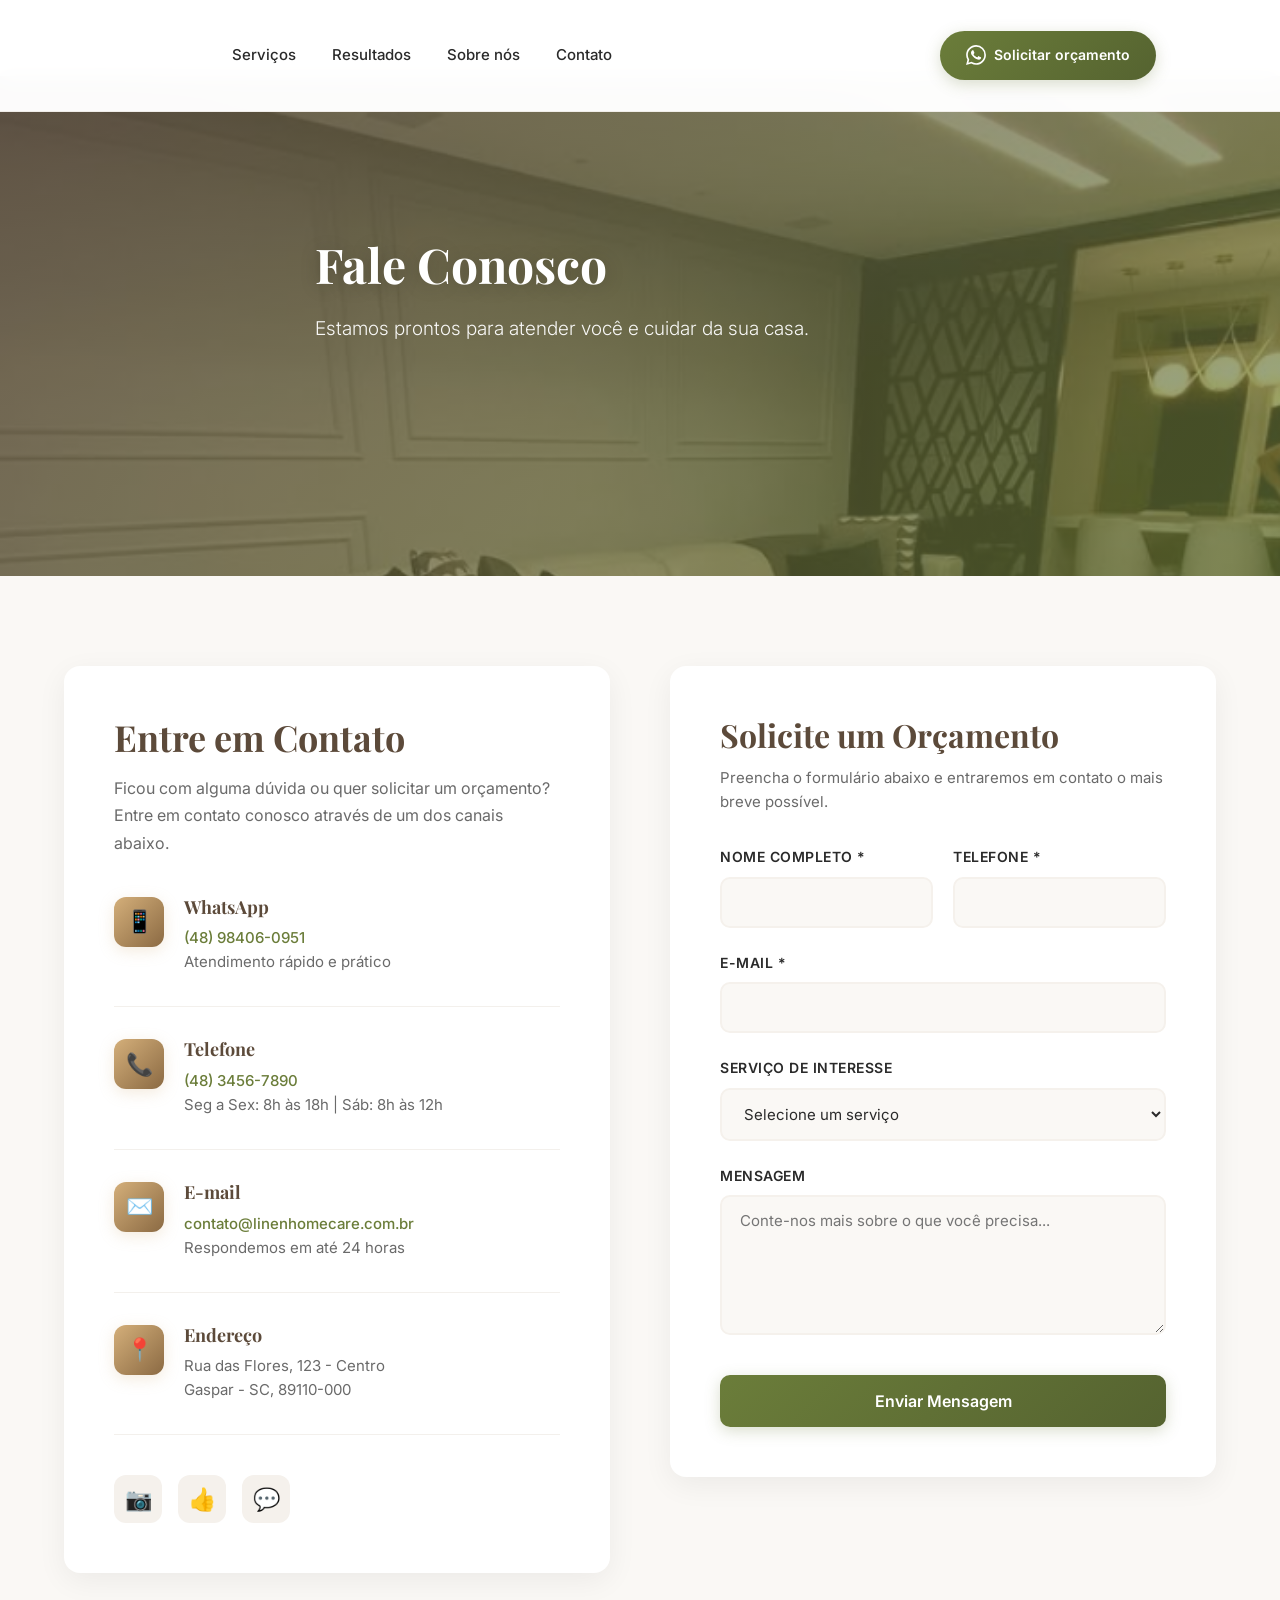
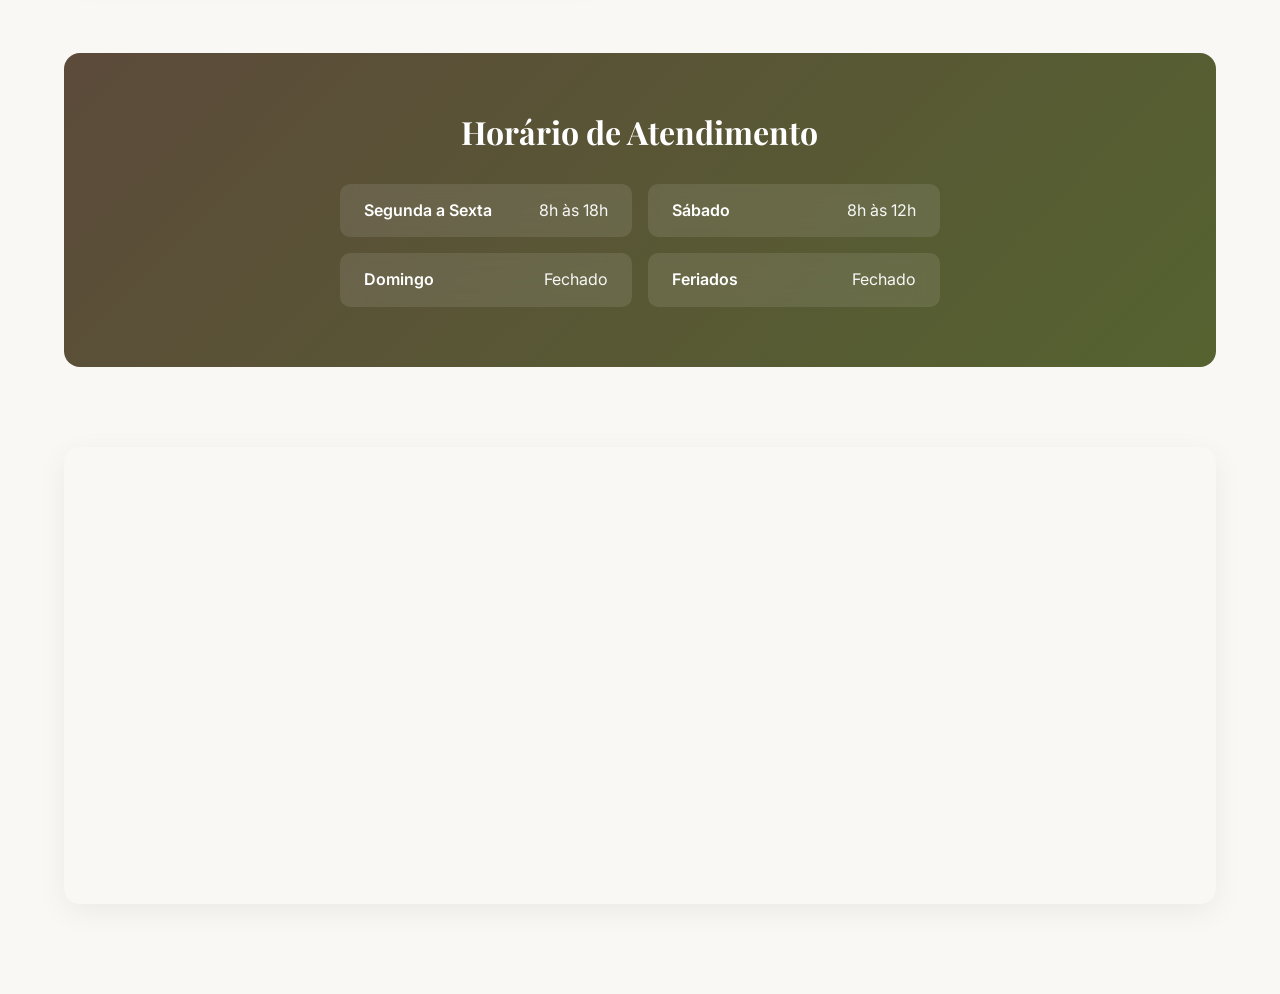
==== contato.html @ 822c0bb8 "update" ====
<!DOCTYPE html>
<html lang="pt-BR">
<head>
  <meta charset="UTF-8" />
  <meta name="viewport" content="width=device-width, initial-scale=1.0" />
  <title>Contato - Linen Business</title>
  <link rel="preconnect" href="https://fonts.googleapis.com">
  <link rel="preconnect" href="https://fonts.gstatic.com" crossorigin>
  <link href="https://fonts.googleapis.com/css2?family=Playfair+Display:wght@400;600;700&family=Inter:wght@300;400;500;600&display=swap" rel="stylesheet">
  <link rel="stylesheet" href="css/style.css" />
  <style>
    .btn-whatsapp {
      margin-right: 60px;
      display: flex;
      align-items: center;
      gap: 8px;
    }
    .btn-whatsapp svg {
      width: 20px;
      height: 20px;
      fill: currentColor;
    }

    /* Estilos específicos da página Contato */
    .contact {
      padding: 90px 0;
      background: var(--bege);
    }

    .contact-wrapper {
      display: grid;
      grid-template-columns: 1fr 1fr;
      gap: 60px;
      align-items: start;
    }

    .contact-info {
      background: var(--branco);
      padding: 50px;
      border-radius: 16px;
      box-shadow: 0 8px 30px rgba(0, 0, 0, 0.06);
    }

    .contact-info h3 {
      font-size: 36px;
      color: var(--marrom-escuro);
      margin-bottom: 16px;
    }

    .contact-info > p {
      font-size: 16px;
      color: var(--texto-claro);
      margin-bottom: 40px;
      line-height: 1.7;
    }

    .contact-item {
      display: flex;
      align-items: flex-start;
      gap: 20px;
      margin-bottom: 32px;
      padding-bottom: 32px;
      border-bottom: 1px solid rgba(139, 106, 67, 0.1);
    }

    .contact-item:last-child {
      border-bottom: none;
      margin-bottom: 0;
      padding-bottom: 0;
    }

    .contact-icon {
      width: 50px;
      height: 50px;
      background: linear-gradient(135deg, var(--dourado) 0%, var(--marrom) 100%);
      border-radius: 12px;
      display: flex;
      align-items: center;
      justify-content: center;
      font-size: 22px;
      color: var(--branco);
      flex-shrink: 0;
      box-shadow: 0 4px 15px rgba(212, 175, 122, 0.25);
    }

    .contact-details h4 {
      font-size: 18px;
      color: var(--marrom-escuro);
      margin-bottom: 8px;
      font-family: 'Playfair Display', serif;
    }

    .contact-details p {
      font-size: 15px;
      color: var(--texto-claro);
      line-height: 1.6;
    }

    .contact-details a {
      color: var(--verde);
      text-decoration: none;
      font-weight: 500;
      transition: color 0.3s ease;
    }

    .contact-details a:hover {
      color: var(--verde-escuro);
    }

    .social-links {
      display: flex;
      gap: 16px;
      margin-top: 40px;
    }

    .social-link {
      width: 48px;
      height: 48px;
      background: var(--bege-escuro);
      border-radius: 12px;
      display: flex;
      align-items: center;
      justify-content: center;
      color: var(--marrom);
      font-size: 22px;
      text-decoration: none;
      transition: all 0.3s ease;
    }

    .social-link:hover {
      background: var(--dourado);
      color: var(--branco);
      transform: translateY(-4px);
      box-shadow: 0 6px 20px rgba(212, 175, 122, 0.3);
    }

    .contact-form {
      background: var(--branco);
      padding: 50px;
      border-radius: 16px;
      box-shadow: 0 8px 30px rgba(0, 0, 0, 0.06);
    }

    .contact-form h3 {
      font-size: 32px;
      color: var(--marrom-escuro);
      margin-bottom: 12px;
    }

    .contact-form > p {
      font-size: 15px;
      color: var(--texto-claro);
      margin-bottom: 32px;
    }

    .form-group {
      margin-bottom: 24px;
    }

    .form-group label {
      display: block;
      font-size: 14px;
      font-weight: 600;
      color: var(--texto);
      margin-bottom: 8px;
      text-transform: uppercase;
      letter-spacing: 0.5px;
    }

    .form-group input,
    .form-group textarea,
    .form-group select {
      width: 100%;
      padding: 14px 18px;
      border: 2px solid var(--bege-escuro);
      border-radius: 10px;
      font-size: 15px;
      font-family: 'Inter', sans-serif;
      color: var(--texto);
      background: var(--bege);
      transition: all 0.3s ease;
    }

    .form-group input:focus,
    .form-group textarea:focus,
    .form-group select:focus {
      outline: none;
      border-color: var(--dourado);
      background: var(--branco);
      box-shadow: 0 0 0 4px rgba(212, 175, 122, 0.1);
    }

    .form-group textarea {
      resize: vertical;
      min-height: 140px;
    }

    .form-row {
      display: grid;
      grid-template-columns: 1fr 1fr;
      gap: 20px;
    }

    .submit-btn {
      width: 100%;
      background: linear-gradient(135deg, var(--verde) 0%, var(--verde-escuro) 100%);
      color: var(--branco);
      padding: 16px 32px;
      border: none;
      border-radius: 10px;
      font-size: 16px;
      font-weight: 600;
      font-family: 'Inter', sans-serif;
      cursor: pointer;
      box-shadow: 0 4px 15px rgba(107, 125, 58, 0.25);
      transition: all 0.3s ease;
      margin-top: 8px;
    }

    .submit-btn:hover {
      transform: translateY(-2px);
      box-shadow: 0 6px 20px rgba(107, 125, 58, 0.35);
    }

    .map-section {
      margin-top: 80px;
      border-radius: 16px;
      overflow: hidden;
      box-shadow: 0 8px 30px rgba(0, 0, 0, 0.06);
    }

    .map-section iframe {
      width: 100%;
      height: 450px;
      border: none;
    }

    .hours-section {
      background: linear-gradient(135deg, var(--marrom-escuro) 0%, var(--verde-escuro) 100%);
      padding: 60px 0;
      margin-top: 80px;
      border-radius: 16px;
    }

    .hours-content {
      text-align: center;
      color: var(--branco);
    }

    .hours-content h3 {
      font-size: 32px;
      margin-bottom: 32px;
      color: var(--branco);
    }

    .hours-grid {
      display: grid;
      grid-template-columns: repeat(2, 1fr);
      gap: 16px;
      max-width: 600px;
      margin: 0 auto;
    }

    .hour-item {
      display: flex;
      justify-content: space-between;
      padding: 14px 24px;
      background: rgba(255, 255, 255, 0.1);
      border-radius: 10px;
      backdrop-filter: blur(10px);
    }

    .hour-day {
      font-weight: 600;
    }

    .hour-time {
      opacity: 0.95;
    }

    @media (max-width: 1024px) {
      .contact-wrapper {
        grid-template-columns: 1fr;
        gap: 40px;
      }

      .form-row {
        grid-template-columns: 1fr;
      }

      .hours-grid {
        grid-template-columns: 1fr;
      }
    }

    @media (max-width: 768px) {
      .contact-info,
      .contact-form {
        padding: 35px;
      }

      .contact-info h3 {
        font-size: 28px;
      }

      .contact-form h3 {
        font-size: 26px;
      }

      .hours-content h3 {
        font-size: 26px;
      }

      .map-section iframe {
        height: 350px;
      }
    }

    @media (max-width: 480px) {
      .contact-info,
      .contact-form {
        padding: 28px;
      }
    }
  </style>
</head>
<body>

  <!-- HEADER -->
  <header class="header">
    <div class="container nav">
      <div class="logo-container">
        <h1 class="logo">Linen</h1>
        <span class="logo-subtitle">HOME CARE</span>
      </div>

      <nav>
        <a href="index.html">Serviços</a>
        <a href="resultados.html">Resultados</a>
        <a href="sobre.html">Sobre nós</a>
        <a href="contato.html">Contato</a>
      </nav>

      <a class="btn-whatsapp" href="https://wa.me/554884060951" target="_blank">
        <svg xmlns="http://www.w3.org/2000/svg" viewBox="0 0 24 24">
          <path d="M17.472 14.382c-.297-.149-1.758-.867-2.03-.967-.273-.099-.471-.148-.67.15-.197.297-.767.966-.94 1.164-.173.199-.347.223-.644.075-.297-.15-1.255-.463-2.39-1.475-.883-.788-1.48-1.761-1.653-2.059-.173-.297-.018-.458.13-.606.134-.133.298-.347.446-.52.149-.174.198-.298.298-.497.099-.198.05-.371-.025-.52-.075-.149-.669-1.612-.916-2.207-.242-.579-.487-.5-.669-.51-.173-.008-.371-.01-.57-.01-.198 0-.52.074-.792.372-.272.297-1.04 1.016-1.04 2.479 0 1.462 1.065 2.875 1.213 3.074.149.198 2.096 3.2 5.077 4.487.709.306 1.262.489 1.694.625.712.227 1.36.195 1.871.118.571-.085 1.758-.719 2.006-1.413.248-.694.248-1.289.173-1.413-.074-.124-.272-.198-.57-.347m-5.421 7.403h-.004a9.87 9.87 0 01-5.031-1.378l-.361-.214-3.741.982.998-3.648-.235-.374a9.86 9.86 0 01-1.51-5.26c.001-5.45 4.436-9.884 9.888-9.884 2.64 0 5.122 1.03 6.988 2.898a9.825 9.825 0 012.893 6.994c-.003 5.45-4.437 9.884-9.885 9.884m8.413-18.297A11.815 11.815 0 0012.05 0C5.495 0 .16 5.335.157 11.892c0 2.096.547 4.142 1.588 5.945L.057 24l6.305-1.654a11.882 11.882 0 005.683 1.448h.005c6.554 0 11.89-5.335 11.893-11.893a11.821 11.821 0 00-3.48-8.413Z"/>
        </svg>
        Solicitar orçamento
      </a>
    </div>
  </header>

  <!-- HERO -->
  <section class="hero">
    <img src="img/hero.png" alt="Entre em contato" class="hero-bg">
    <div class="container hero-content">
      <div>
        <h2>Fale Conosco</h2>
        <p>Estamos prontos para atender você e cuidar da sua casa.</p>
      </div>
    </div>
  </section>

  <!-- CONTATO -->
  <section class="contact">
    <div class="container">
      <div class="contact-wrapper">
        <!-- Informações de Contato -->
        <div class="contact-info">
          <h3>Entre em Contato</h3>
          <p>Ficou com alguma dúvida ou quer solicitar um orçamento? Entre em contato conosco através de um dos canais abaixo.</p>

          <div class="contact-item">
            <div class="contact-icon">📱</div>
            <div class="contact-details">
              <h4>WhatsApp</h4>
              <p><a href="https://wa.me/554884060951" target="_blank">(48) 98406-0951</a></p>
              <p>Atendimento rápido e prático</p>
            </div>
          </div>

          <div class="contact-item">
            <div class="contact-icon">📞</div>
            <div class="contact-details">
              <h4>Telefone</h4>
              <p><a href="tel:+554884060951">(48) 3456-7890</a></p>
              <p>Seg a Sex: 8h às 18h | Sáb: 8h às 12h</p>
            </div>
          </div>

          <div class="contact-item">
            <div class="contact-icon">✉️</div>
            <div class="contact-details">
              <h4>E-mail</h4>
              <p><a href="mailto:contato@linenhomecare.com.br">contato@linenhomecare.com.br</a></p>
              <p>Respondemos em até 24 horas</p>
            </div>
          </div>

          <div class="contact-item">
            <div class="contact-icon">📍</div>
            <div class="contact-details">
              <h4>Endereço</h4>
              <p>Rua das Flores, 123 - Centro</p>
              <p>Gaspar - SC, 89110-000</p>
            </div>
          </div>

          <div class="social-links">
            <a href="#" class="social-link" title="Instagram">📷</a>
            <a href="#" class="social-link" title="Facebook">👍</a>
            <a href="https://wa.me/554884060951" class="social-link" target="_blank" title="WhatsApp">💬</a>
          </div>
        </div>

        <!-- Formulário de Contato -->
        <div class="contact-form">
          <h3>Solicite um Orçamento</h3>
          <p>Preencha o formulário abaixo e entraremos em contato o mais breve possível.</p>

          <form id="contactForm">
            <div class="form-row">
              <div class="form-group">
                <label for="name">Nome completo *</label>
                <input type="text" id="name" name="name" required>
              </div>
              <div class="form-group">
                <label for="phone">Telefone *</label>
                <input type="tel" id="phone" name="phone" required>
              </div>
            </div>

            <div class="form-group">
              <label for="email">E-mail *</label>
              <input type="email" id="email" name="email" required>
            </div>

            <div class="form-group">
              <label for="service">Serviço de interesse</label>
              <select id="service" name="service">
                <option value="">Selecione um serviço</option>
                <option value="sofa">Limpeza de Sofás</option>
                <option value="colchao">Limpeza de Colchões</option>
                <option value="tapete">Limpeza de Tapetes</option>
                <option value="cortina">Limpeza de Cortinas</option>
                <option value="pacote">Pacote Completo</option>
                <option value="outro">Outro</option>
              </select>
            </div>

            <div class="form-group">
              <label for="message">Mensagem</label>
              <textarea id="message" name="message" placeholder="Conte-nos mais sobre o que você precisa..."></textarea>
            </div>

            <button type="submit" class="submit-btn">Enviar Mensagem</button>
          </form>
        </div>
      </div>

      <!-- Horário de Atendimento -->
      <div class="hours-section">
        <div class="container hours-content">
          <h3>Horário de Atendimento</h3>
          <div class="hours-grid">
            <div class="hour-item">
              <span class="hour-day">Segunda a Sexta</span>
              <span class="hour-time">8h às 18h</span>
            </div>
            <div class="hour-item">
              <span class="hour-day">Sábado</span>
              <span class="hour-time">8h às 12h</span>
            </div>
            <div class="hour-item">
              <span class="hour-day">Domingo</span>
              <span class="hour-time">Fechado</span>
            </div>
            <div class="hour-item">
              <span class="hour-day">Feriados</span>
              <span class="hour-time">Fechado</span>
            </div>
          </div>
        </div>
      </div>

      <!-- Mapa -->
      <div class="map-section">
        <iframe src="https://www.google.com/maps/embed?pb=!1m18!1m12!1m3!1d28486.825642890653!2d-48.99847!3d-26.93152!2m3!1f0!2f0!3f0!3m2!1i1024!2i768!4f13.1!3m3!1m2!1s0x94df1d0b0b0b0b0b%3A0x0!2sGaspar%2C%20SC!5e0!3m2!1spt-BR!2sbr!4v1234567890" allowfullscreen="" loading="lazy"></iframe>
      </div>
    </div>
  </section>

  <script>
    // Adiciona classe ao header no scroll
    window.addEventListener('scroll', () => {
      const header = document.querySelector('.header');
      if (window.scrollY > 50) {
        header.classList.add('scrolled');
      } else {
        header.classList.remove('scrolled');
      }
    });

    // Manipulação do formulário
    document.getElementById('contactForm').addEventListener('submit', function(e) {
      e.preventDefault();
      
      const name = document.getElementById('name').value;
      const phone = document.getElementById('phone').value;
      const email = document.getElementById('email').value;
      const service = document.getElementById('service').value;
      const message = document.getElementById('message').value;

      // Monta a mensagem para o WhatsApp
      let whatsappMessage = `Olá! Meu nome é ${name}.%0A%0A`;
      whatsappMessage += `📧 E-mail: ${email}%0A`;
      whatsappMessage += `📱 Telefone: ${phone}%0A`;
      
      if (service) {
        const serviceText = document.querySelector(`option[value="${service}"]`).textContent;
        whatsappMessage += `🛋️ Serviço: ${serviceText}%0A`;
      }
      
      if (message) {
        whatsappMessage += `%0A💬 Mensagem:%0A${message}`;
      }

      // Redireciona para o WhatsApp
      window.open(`https://wa.me/554884060951?text=${whatsappMessage}`, '_blank');
    });
  </script>

</body>
</html>
---- css/style.css ----
@import url('https://fonts.googleapis.com/css2?family=Playfair+Display:wght@400;600;700&family=Inter:wght@300;400;500;600&family=Great+Vibes&display=swap');

:root {
  --bege: #faf8f5;
  --bege-escuro: #f5f1ec;
  --marrom: #8b6a43;
  --marrom-escuro: #5c4a3a;
  --dourado: #d4af7a;
  --verde: #6b7d3a;
  --verde-escuro: #556330;
  --texto: #2a2a2a;
  --texto-claro: #6a6a6a;
  --branco: #ffffff;
}

* {
  margin: 0;
  padding: 0;
  box-sizing: border-box;
}

body {
  background: var(--bege);
  color: var(--texto);
  font-family: 'Inter', -apple-system, BlinkMacSystemFont, 'Segoe UI', sans-serif;
  line-height: 1.6;
}

h1, h2, h3, h4 {
  font-family: 'Playfair Display', Georgia, serif;
  font-weight: 700;
  line-height: 1.2;
}

.container {
  width: 90%;
  max-width: 1200px;
  margin: auto;
}

/* ========== HEADER ========== */
.header {
  background: rgba(255, 255, 255, 0.98);
  backdrop-filter: blur(10px);
  border-bottom: 1px solid rgba(139, 106, 67, 0.1);
  position: fixed;
  top: 0;
  left: 0;
  right: 0;
  z-index: 1000;
  transition: all 0.3s ease;
}

.header.scrolled {
  box-shadow: 0 4px 20px rgba(0, 0, 0, 0.08);
}

.nav {
  display: flex;
  align-items: center;
  justify-content: space-between;
  padding: 22px 0;
}

.logo-container {
  display: flex;
  flex-direction: column;
  gap: 0;
  margin-left: -250px;
  margin-top: 10px;
}

.logo {
  font-family: 'Great Vibes', cursive;
  background: linear-gradient(135deg, #d4af7a 0%, #c9a568 50%, #d4af7a 100%);
  -webkit-background-clip: text;
  -webkit-text-fill-color: transparent;
  background-clip: text;
  font-size: 38px;
  font-weight: 400;
  letter-spacing: 2px;
  position: relative;
  line-height: 1.25;
  margin: 0;
  padding: 0;
}

.logo::after {
  display: none;
}

.logo-subtitle {
  font-family: 'Inter', sans-serif;
  font-size: 9px;
  font-weight: 600;
  letter-spacing: 3.5px;
  color: var(--marrom-escuro);
  text-transform: uppercase;
  margin-top: -5px;
  margin-left: 5px;
  opacity: 0.85;
}

nav {
  display: flex;
  gap: 36px;
}

nav a {
  text-decoration: none;
  color: var(--texto);
  font-weight: 500;
  font-size: 15px;
  position: relative;
  transition: color 0.3s ease;
}

nav a::after {
  content: '';
  position: absolute;
  bottom: -6px;
  left: 0;
  width: 0;
  height: 2px;
  background: var(--dourado);
  transition: width 0.3s ease;
}

nav a:hover {
  color: var(--marrom);
}

nav a:hover::after {
  width: 100%;
}

.btn-whatsapp {
  background: linear-gradient(135deg, var(--verde) 0%, var(--verde-escuro) 100%);
  color: var(--branco);
  padding: 13px 26px;
  border-radius: 50px;
  text-decoration: none;
  font-weight: 600;
  font-size: 14px;
  box-shadow: 0 4px 15px rgba(107, 125, 58, 0.25);
  transition: all 0.3s ease;
}

.btn-whatsapp:hover {
  transform: translateY(-2px);
  box-shadow: 0 6px 20px rgba(107, 125, 58, 0.35);
}

/* ========== HERO ========== */
.hero {
  padding: 160px 0 100px;
  margin-top: 76px;
  position: relative;
  min-height: 500px;
  overflow: hidden;
}

.hero-bg {
  position: absolute;
  top: 0;
  left: 0;
  width: 100%;
  height: 100%;
  object-fit: cover;
  z-index: 0;
}

.hero::after {
  content: '';
  position: absolute;
  top: 0;
  left: 0;
  right: 0;
  bottom: 0;
  background: linear-gradient(135deg, rgba(92, 74, 58, 0.75) 0%, rgba(107, 125, 58, 0.65) 100%);
  z-index: 1;
}

.hero::before {
  content: '';
  position: absolute;
  top: 0;
  left: 0;
  right: 0;
  bottom: 0;
  background: radial-gradient(circle at 30% 50%, rgba(212, 175, 122, 0.2) 0%, transparent 60%);
  pointer-events: none;
}

.hero-content {
  max-width: 650px;
  position: relative;
  z-index: 2;
}

.hero h2 {
  font-size: 48px;
  margin-bottom: 20px;
  color: var(--branco);
  text-shadow: 0 2px 20px rgba(0, 0, 0, 0.2);
}

.hero p {
  margin-bottom: 32px;
  font-size: 19px;
  color: rgba(255, 255, 255, 0.95);
  font-weight: 300;
}

.btn-primary {
  background: var(--branco);
  color: var(--verde-escuro);
  padding: 16px 32px;
  border-radius: 50px;
  text-decoration: none;
  display: inline-block;
  font-weight: 600;
  font-size: 16px;
  box-shadow: 0 8px 25px rgba(0, 0, 0, 0.2);
  transition: all 0.3s ease;
}

.btn-primary:hover {
  transform: translateY(-3px);
  box-shadow: 0 12px 35px rgba(0, 0, 0, 0.25);
}

/* ========== SERVIÇOS ========== */
.services {
  padding: 90px 0;
  background: var(--bege);
}

.services h3 {
  text-align: center;
  margin-bottom: 60px;
  font-size: 42px;
  color: var(--marrom-escuro);
}

.services-grid {
  display: grid;
  grid-template-columns: repeat(4, 1fr);
  gap: 28px;
}

.card {
  background: var(--branco);
  border-radius: 16px;
  overflow: hidden;
  box-shadow: 0 8px 30px rgba(0, 0, 0, 0.06);
  transition: all 0.4s cubic-bezier(0.175, 0.885, 0.32, 1.275);
  position: relative;
}

.card::before {
  content: '';
  position: absolute;
  top: 0;
  left: 0;
  right: 0;
  height: 3px;
  background: linear-gradient(90deg, var(--dourado) 0%, var(--marrom) 100%);
  transform: scaleX(0);
  transition: transform 0.4s ease;
}

.card:hover::before {
  transform: scaleX(1);
}

.card:hover {
  transform: translateY(-8px);
  box-shadow: 0 16px 50px rgba(0, 0, 0, 0.12);
}

.card img {
  width: 100%;
  height: 200px;
  object-fit: cover;
  transition: transform 0.5s ease;
}

.card:hover img {
  transform: scale(1.08);
}

.card h4 {
  margin: 20px 20px 10px;
  font-size: 22px;
  color: var(--marrom-escuro);
}

.card p {
  margin: 0 20px 24px;
  font-size: 15px;
  color: var(--texto-claro);
  line-height: 1.6;
}

.card a {
  display: block;
  margin: 0 20px 20px;
  background: linear-gradient(135deg, var(--marrom) 0%, var(--marrom-escuro) 100%);
  color: var(--branco);
  text-align: center;
  padding: 14px;
  border-radius: 10px;
  text-decoration: none;
  font-weight: 600;
  font-size: 14px;
  transition: all 0.3s ease;
  box-shadow: 0 4px 15px rgba(139, 106, 67, 0.2);
}

.card a:hover {
  transform: translateY(-2px);
  box-shadow: 0 6px 20px rgba(139, 106, 67, 0.3);
}

/* ========== RESPONSIVO ========== */
@media (max-width: 1024px) {
  .services-grid {
    grid-template-columns: repeat(2, 1fr);
    gap: 24px;
  }
}

@media (max-width: 768px) {
  .nav nav {
    display: none;
  }

  .nav {
    padding: 18px 0;
  }

  .logo {
    font-size: 32px;
  }

  .logo-subtitle {
    font-size: 8px;
    letter-spacing: 2.5px;
  }

  .hero {
    padding: 120px 0 80px;
    margin-top: 68px;
  }

  .hero h2 {
    font-size: 36px;
  }

  .hero p {
    font-size: 17px;
  }

  .services {
    padding: 60px 0;
  }

  .services h3 {
    font-size: 32px;
    margin-bottom: 40px;
  }

  .services-grid {
    grid-template-columns: 1fr;
    gap: 20px;
  }

  .card img {
    height: 220px;
  }
}

@media (max-width: 480px) {
  .logo {
    font-size: 28px;
  }

  .logo-subtitle {
    font-size: 7px;
    letter-spacing: 2px;
  }

  .hero h2 {
    font-size: 28px;
  }

  .hero p {
    font-size: 16px;
  }

  .btn-primary {
    width: 100%;
    text-align: center;
  }

  .btn-whatsapp {
    padding: 11px 20px;
    font-size: 13px;
  }
}

/* ========== ANIMAÇÕES ========== */
@keyframes fadeInUp {
  from {
    opacity: 0;
    transform: translateY(30px);
  }
  to {
    opacity: 1;
    transform: translateY(0);
  }
}

.hero-content {
  animation: fadeInUp 0.8s ease;
}

.card {
  animation: fadeInUp 0.6s ease backwards;
}

.card:nth-child(1) { animation-delay: 0.1s; }
.card:nth-child(2) { animation-delay: 0.2s; }
.card:nth-child(3) { animation-delay: 0.3s; }
.card:nth-child(4) { animation-delay: 0.4s; }
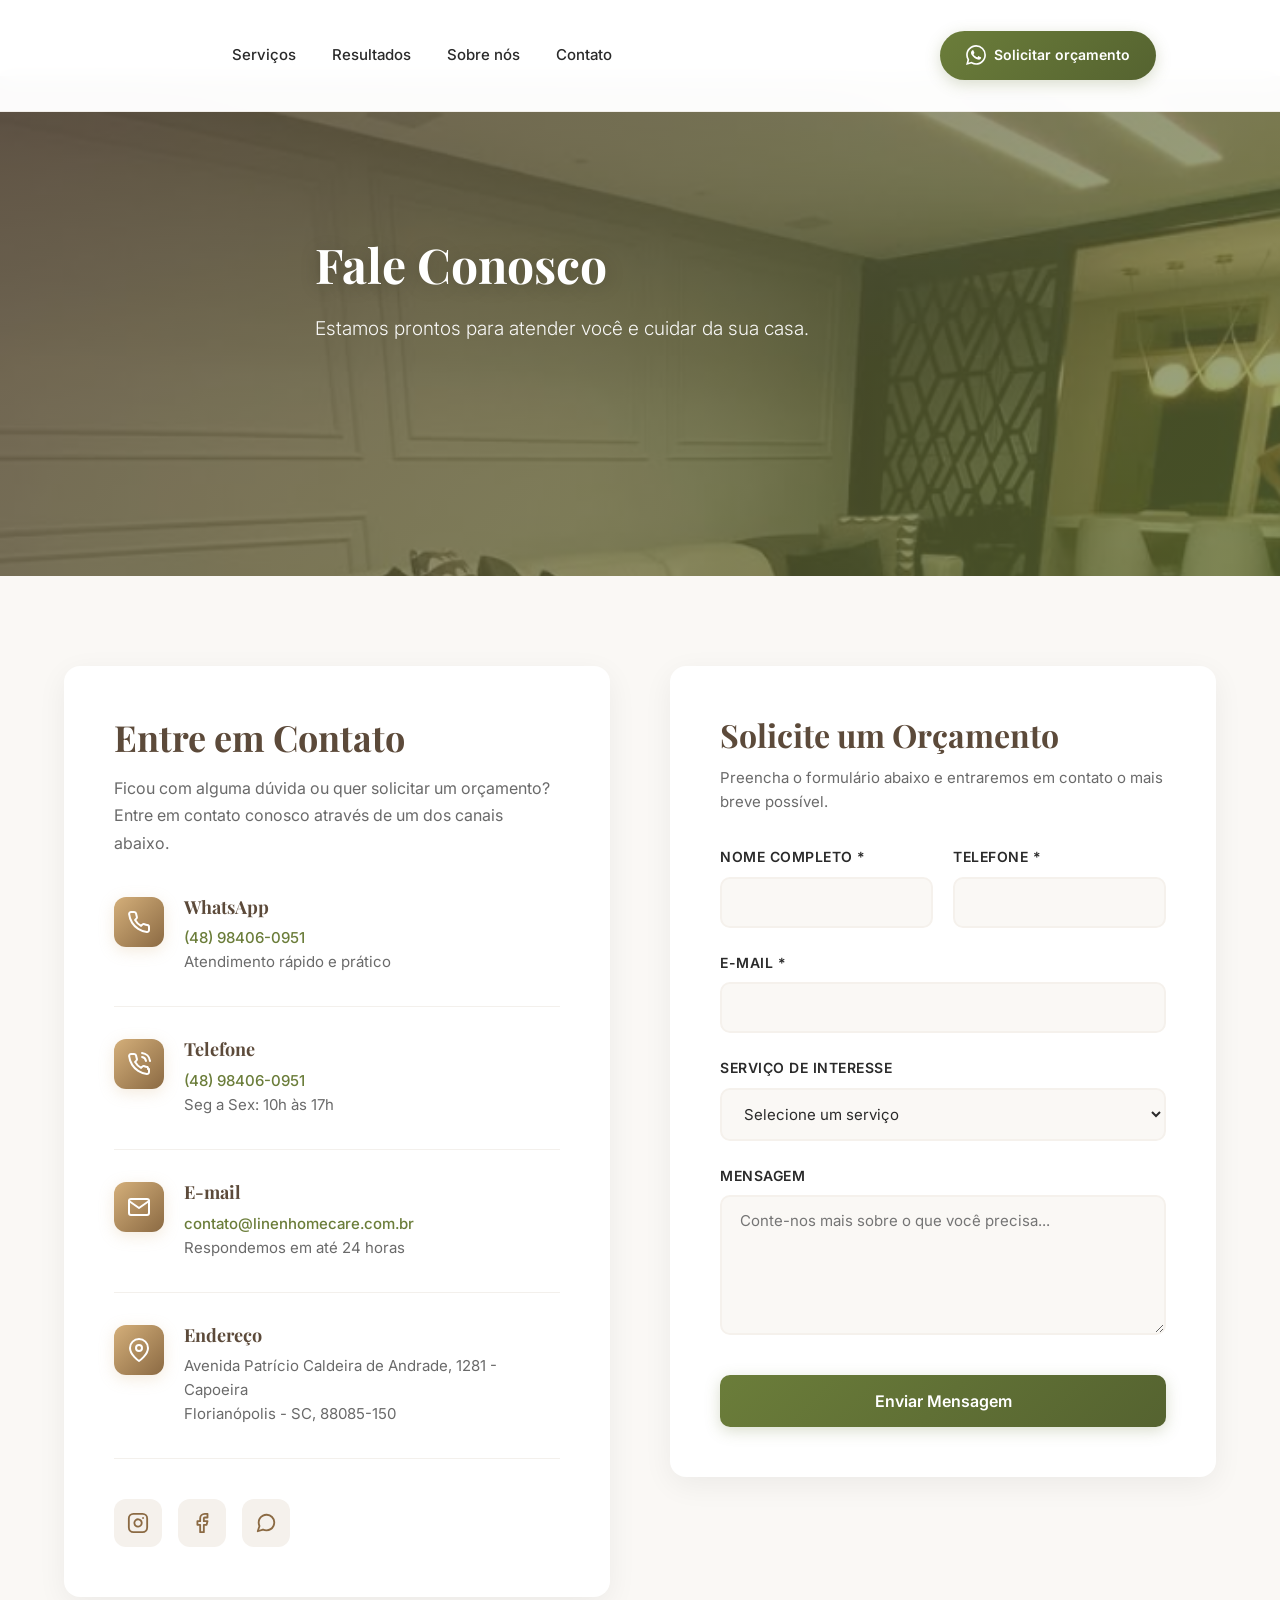
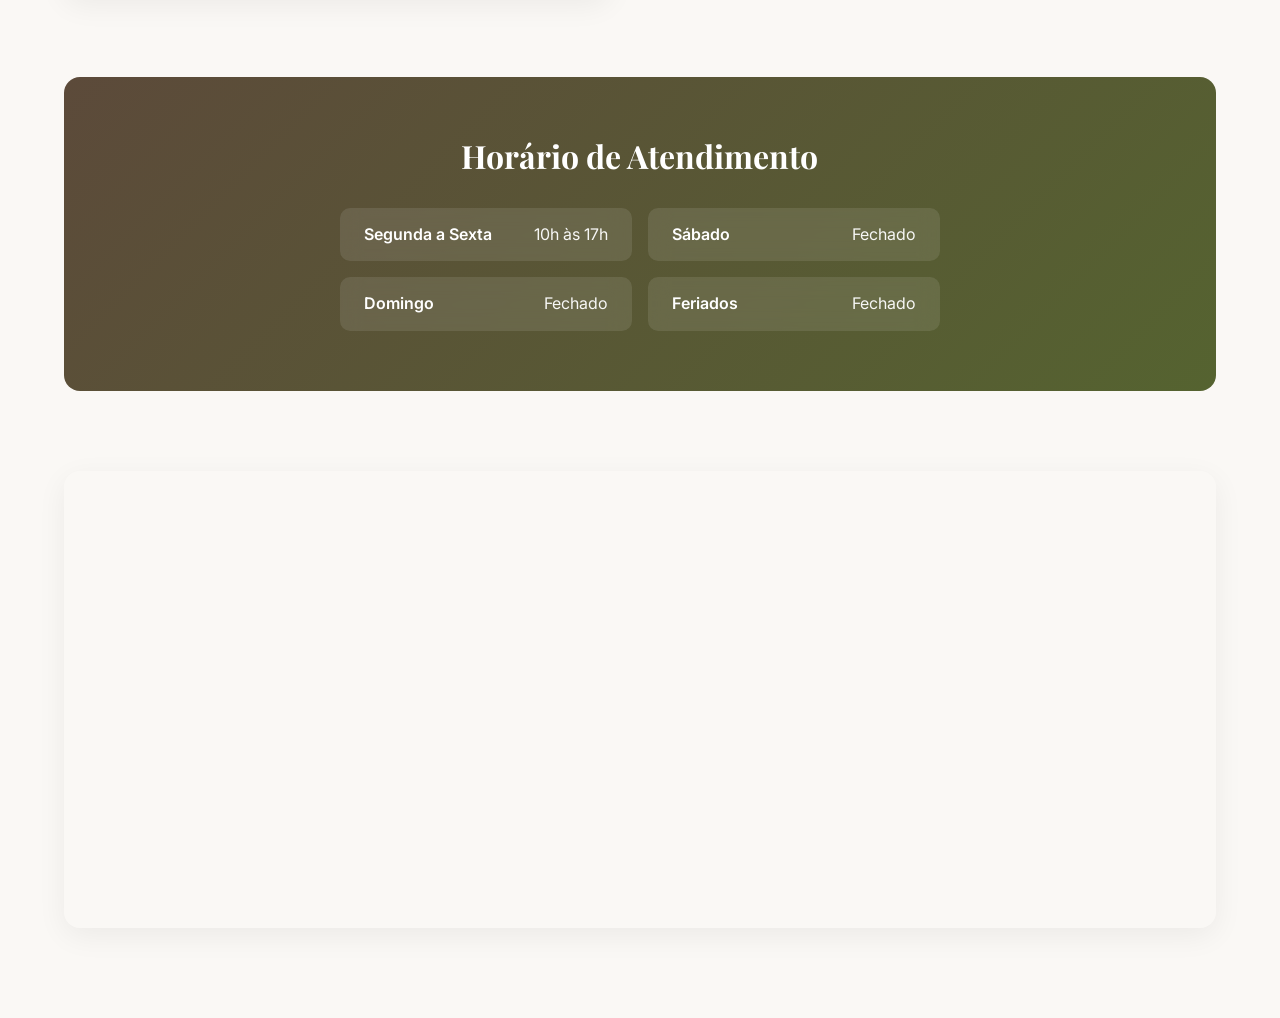
==== commit 925e23b5: "update2" ====
--- a/contato.html
+++ b/contato.html
@@ -77,10 +77,16 @@
       display: flex;
       align-items: center;
       justify-content: center;
-      font-size: 22px;
       color: var(--branco);
       flex-shrink: 0;
       box-shadow: 0 4px 15px rgba(212, 175, 122, 0.25);
+    }
+
+    .contact-icon svg {
+      width: 24px;
+      height: 24px;
+      stroke: currentColor;
+      fill: none;
     }
 
     .contact-details h4 {
@@ -122,9 +128,15 @@
       align-items: center;
       justify-content: center;
       color: var(--marrom);
-      font-size: 22px;
       text-decoration: none;
       transition: all 0.3s ease;
+    }
+
+    .social-link svg {
+      width: 22px;
+      height: 22px;
+      stroke: currentColor;
+      fill: none;
     }
 
     .social-link:hover {
@@ -371,7 +383,11 @@
           <p>Ficou com alguma dúvida ou quer solicitar um orçamento? Entre em contato conosco através de um dos canais abaixo.</p>
 
           <div class="contact-item">
-            <div class="contact-icon">📱</div>
+            <div class="contact-icon">
+              <svg xmlns="http://www.w3.org/2000/svg" viewBox="0 0 24 24" fill="none" stroke="currentColor" stroke-width="2" stroke-linecap="round" stroke-linejoin="round">
+                <path d="M22 16.92v3a2 2 0 0 1-2.18 2 19.79 19.79 0 0 1-8.63-3.07 19.5 19.5 0 0 1-6-6 19.79 19.79 0 0 1-3.07-8.67A2 2 0 0 1 4.11 2h3a2 2 0 0 1 2 1.72 12.84 12.84 0 0 0 .7 2.81 2 2 0 0 1-.45 2.11L8.09 9.91a16 16 0 0 0 6 6l1.27-1.27a2 2 0 0 1 2.11-.45 12.84 12.84 0 0 0 2.81.7A2 2 0 0 1 22 16.92z"/>
+              </svg>
+            </div>
             <div class="contact-details">
               <h4>WhatsApp</h4>
               <p><a href="https://wa.me/554884060951" target="_blank">(48) 98406-0951</a></p>
@@ -380,16 +396,25 @@
           </div>
 
           <div class="contact-item">
-            <div class="contact-icon">📞</div>
+            <div class="contact-icon">
+              <svg xmlns="http://www.w3.org/2000/svg" viewBox="0 0 24 24" fill="none" stroke="currentColor" stroke-width="2" stroke-linecap="round" stroke-linejoin="round">
+                <path d="M15.05 5A5 5 0 0 1 19 8.95M15.05 1A9 9 0 0 1 23 8.94m-1 7.98v3a2 2 0 0 1-2.18 2 19.79 19.79 0 0 1-8.63-3.07 19.5 19.5 0 0 1-6-6 19.79 19.79 0 0 1-3.07-8.67A2 2 0 0 1 4.11 2h3a2 2 0 0 1 2 1.72 12.84 12.84 0 0 0 .7 2.81 2 2 0 0 1-.45 2.11L8.09 9.91a16 16 0 0 0 6 6l1.27-1.27a2 2 0 0 1 2.11-.45 12.84 12.84 0 0 0 2.81.7A2 2 0 0 1 20.92 17z"/>
+              </svg>
+            </div>
             <div class="contact-details">
               <h4>Telefone</h4>
-              <p><a href="tel:+554884060951">(48) 3456-7890</a></p>
-              <p>Seg a Sex: 8h às 18h | Sáb: 8h às 12h</p>
+              <p><a href="tel:+554884060951">(48) 98406-0951</a></p>
+              <p>Seg a Sex: 10h às 17h </p>
             </div>
           </div>
 
           <div class="contact-item">
-            <div class="contact-icon">✉️</div>
+            <div class="contact-icon">
+              <svg xmlns="http://www.w3.org/2000/svg" viewBox="0 0 24 24" fill="none" stroke="currentColor" stroke-width="2" stroke-linecap="round" stroke-linejoin="round">
+                <path d="M4 4h16c1.1 0 2 .9 2 2v12c0 1.1-.9 2-2 2H4c-1.1 0-2-.9-2-2V6c0-1.1.9-2 2-2z"/>
+                <polyline points="22,6 12,13 2,6"/>
+              </svg>
+            </div>
             <div class="contact-details">
               <h4>E-mail</h4>
               <p><a href="mailto:contato@linenhomecare.com.br">contato@linenhomecare.com.br</a></p>
@@ -398,18 +423,37 @@
           </div>
 
           <div class="contact-item">
-            <div class="contact-icon">📍</div>
+            <div class="contact-icon">
+              <svg xmlns="http://www.w3.org/2000/svg" viewBox="0 0 24 24" fill="none" stroke="currentColor" stroke-width="2" stroke-linecap="round" stroke-linejoin="round">
+                <path d="M21 10c0 7-9 13-9 13s-9-6-9-13a9 9 0 0 1 18 0z"/>
+                <circle cx="12" cy="10" r="3"/>
+              </svg>
+            </div>
             <div class="contact-details">
               <h4>Endereço</h4>
-              <p>Rua das Flores, 123 - Centro</p>
-              <p>Gaspar - SC, 89110-000</p>
+              <p>Avenida Patrício Caldeira de Andrade, 1281 -  Capoeira</p>
+              <p>Florianópolis - SC, 88085-150</p>
             </div>
           </div>
 
           <div class="social-links">
-            <a href="#" class="social-link" title="Instagram">📷</a>
-            <a href="#" class="social-link" title="Facebook">👍</a>
-            <a href="https://wa.me/554884060951" class="social-link" target="_blank" title="WhatsApp">💬</a>
+            <a href="#" class="social-link" title="Instagram">
+              <svg xmlns="http://www.w3.org/2000/svg" viewBox="0 0 24 24" fill="none" stroke="currentColor" stroke-width="2" stroke-linecap="round" stroke-linejoin="round">
+                <rect x="2" y="2" width="20" height="20" rx="5" ry="5"/>
+                <path d="M16 11.37A4 4 0 1 1 12.63 8 4 4 0 0 1 16 11.37z"/>
+                <line x1="17.5" y1="6.5" x2="17.51" y2="6.5"/>
+              </svg>
+            </a>
+            <a href="#" class="social-link" title="Facebook">
+              <svg xmlns="http://www.w3.org/2000/svg" viewBox="0 0 24 24" fill="none" stroke="currentColor" stroke-width="2" stroke-linecap="round" stroke-linejoin="round">
+                <path d="M18 2h-3a5 5 0 0 0-5 5v3H7v4h3v8h4v-8h3l1-4h-4V7a1 1 0 0 1 1-1h3z"/>
+              </svg>
+            </a>
+            <a href="https://wa.me/554884060951" class="social-link" target="_blank" title="WhatsApp">
+              <svg xmlns="http://www.w3.org/2000/svg" viewBox="0 0 24 24" fill="none" stroke="currentColor" stroke-width="2" stroke-linecap="round" stroke-linejoin="round">
+                <path d="M21 11.5a8.38 8.38 0 0 1-.9 3.8 8.5 8.5 0 0 1-7.6 4.7 8.38 8.38 0 0 1-3.8-.9L3 21l1.9-5.7a8.38 8.38 0 0 1-.9-3.8 8.5 8.5 0 0 1 4.7-7.6 8.38 8.38 0 0 1 3.8-.9h.5a8.48 8.48 0 0 1 8 8v.5z"/>
+              </svg>
+            </a>
           </div>
         </div>
 
@@ -465,11 +509,11 @@
           <div class="hours-grid">
             <div class="hour-item">
               <span class="hour-day">Segunda a Sexta</span>
-              <span class="hour-time">8h às 18h</span>
+              <span class="hour-time">10h às 17h</span>
             </div>
             <div class="hour-item">
               <span class="hour-day">Sábado</span>
-              <span class="hour-time">8h às 12h</span>
+              <span class="hour-time">Fechado</span>
             </div>
             <div class="hour-item">
               <span class="hour-day">Domingo</span>
@@ -485,7 +529,7 @@
 
       <!-- Mapa -->
       <div class="map-section">
-        <iframe src="https://www.google.com/maps/embed?pb=!1m18!1m12!1m3!1d28486.825642890653!2d-48.99847!3d-26.93152!2m3!1f0!2f0!3f0!3m2!1i1024!2i768!4f13.1!3m3!1m2!1s0x94df1d0b0b0b0b0b%3A0x0!2sGaspar%2C%20SC!5e0!3m2!1spt-BR!2sbr!4v1234567890" allowfullscreen="" loading="lazy"></iframe>
+        <iframe src="https://www.google.com/maps/embed?pb=!1m18!1m12!1m3!1d3536.0842458956447!2d-48.5267!3d-27.5969!2m3!1f0!2f0!3f0!3m2!1i1024!2i768!4f13.1!3m3!1m2!1s0x95273867f9d5e5e5%3A0x0!2sAvenida%20Patr%C3%ADcio%20Caldeira%20de%20Andrade%2C%201281%2C%20Capoeira%2C%20Florian%C3%B3polis%20-%20SC%2C%2088085-150!5e0!3m2!1spt-BR!2sbr!4v1234567890" allowfullscreen="" loading="lazy"></iframe>
       </div>
     </div>
   </section>
@@ -513,16 +557,16 @@
 
       // Monta a mensagem para o WhatsApp
       let whatsappMessage = `Olá! Meu nome é ${name}.%0A%0A`;
-      whatsappMessage += `📧 E-mail: ${email}%0A`;
-      whatsappMessage += `📱 Telefone: ${phone}%0A`;
+      whatsappMessage += ` E-mail: ${email}%0A`;
+      whatsappMessage += ` Telefone: ${phone}%0A`;
       
       if (service) {
         const serviceText = document.querySelector(`option[value="${service}"]`).textContent;
-        whatsappMessage += `🛋️ Serviço: ${serviceText}%0A`;
+        whatsappMessage += ` Serviço: ${serviceText}%0A`;
       }
       
       if (message) {
-        whatsappMessage += `%0A💬 Mensagem:%0A${message}`;
+        whatsappMessage += `%0A Mensagem:%0A${message}`;
       }
 
       // Redireciona para o WhatsApp
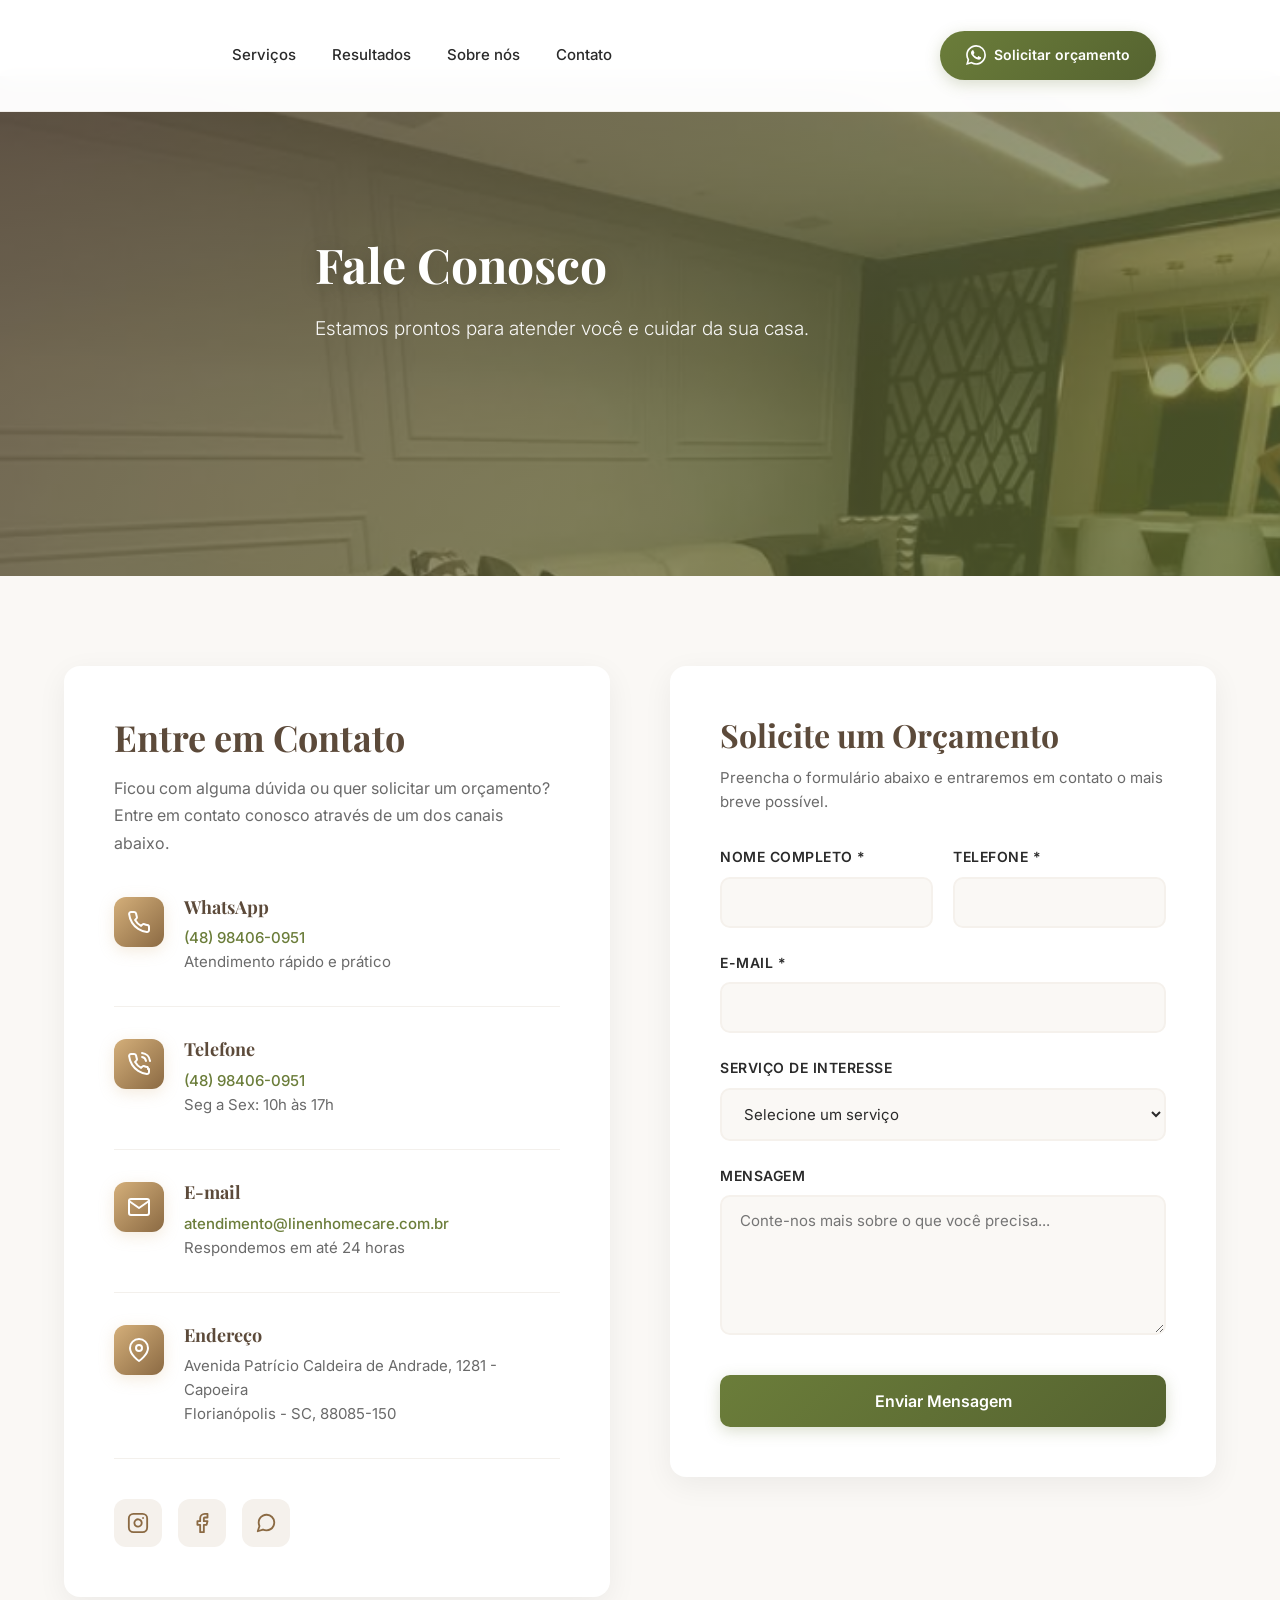
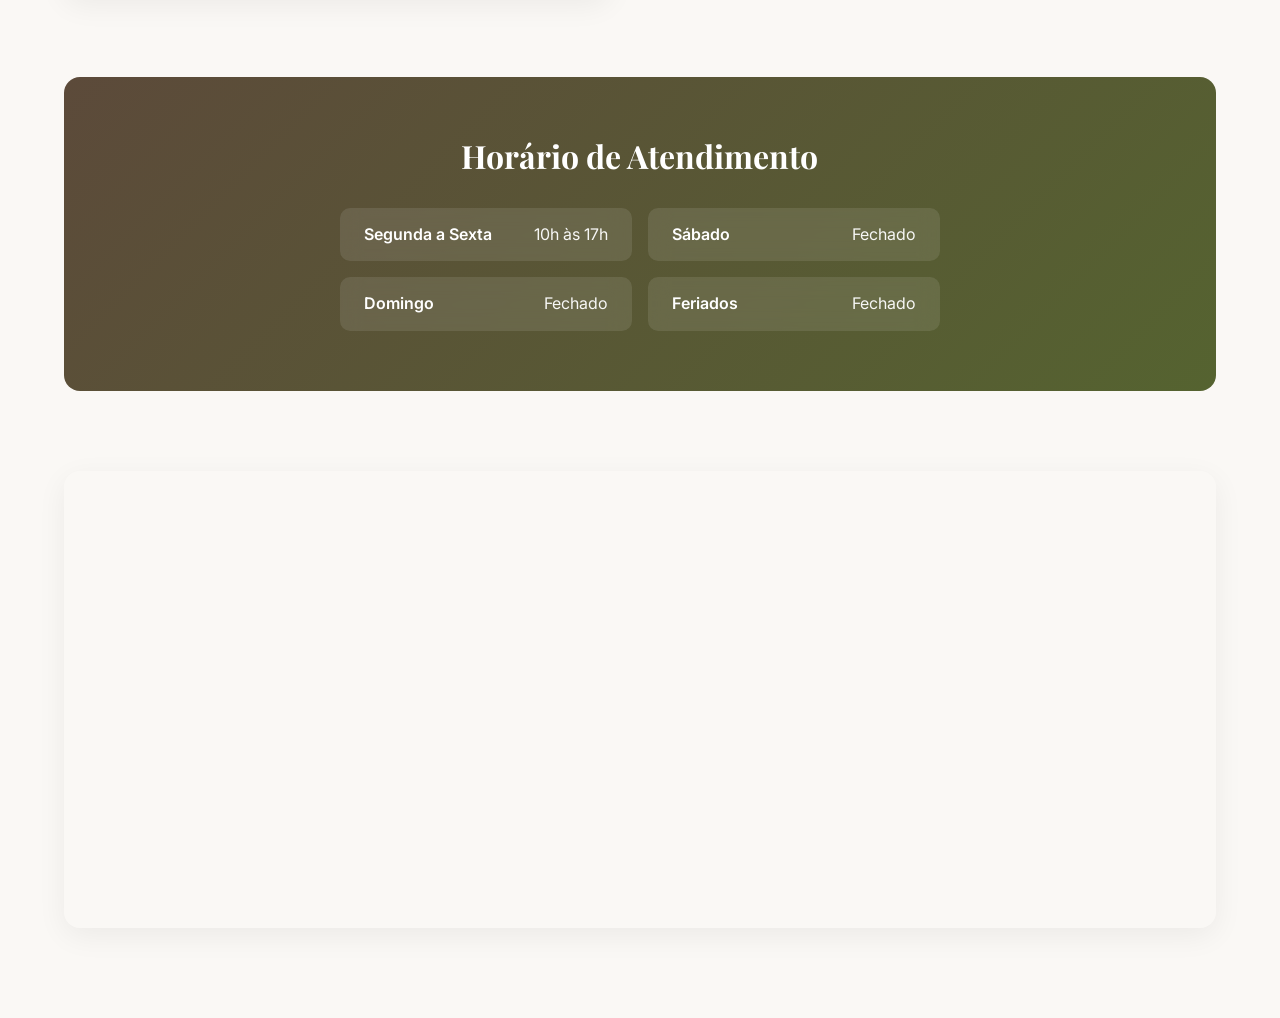
==== commit ffb2512a: "update3" ====
--- a/contato.html
+++ b/contato.html
@@ -417,7 +417,7 @@
             </div>
             <div class="contact-details">
               <h4>E-mail</h4>
-              <p><a href="mailto:contato@linenhomecare.com.br">contato@linenhomecare.com.br</a></p>
+              <p><a href="mailto:contato@linenhomecare.com.br">atendimento@linenhomecare.com.br</a></p>
               <p>Respondemos em até 24 horas</p>
             </div>
           </div>
@@ -437,7 +437,7 @@
           </div>
 
           <div class="social-links">
-            <a href="#" class="social-link" title="Instagram">
+            <a href="https://www.instagram.com/linen.floripa/" class="social-link" title="Instagram">
               <svg xmlns="http://www.w3.org/2000/svg" viewBox="0 0 24 24" fill="none" stroke="currentColor" stroke-width="2" stroke-linecap="round" stroke-linejoin="round">
                 <rect x="2" y="2" width="20" height="20" rx="5" ry="5"/>
                 <path d="M16 11.37A4 4 0 1 1 12.63 8 4 4 0 0 1 16 11.37z"/>
@@ -529,7 +529,7 @@
 
       <!-- Mapa -->
       <div class="map-section">
-        <iframe src="https://www.google.com/maps/embed?pb=!1m18!1m12!1m3!1d3536.0842458956447!2d-48.5267!3d-27.5969!2m3!1f0!2f0!3f0!3m2!1i1024!2i768!4f13.1!3m3!1m2!1s0x95273867f9d5e5e5%3A0x0!2sAvenida%20Patr%C3%ADcio%20Caldeira%20de%20Andrade%2C%201281%2C%20Capoeira%2C%20Florian%C3%B3polis%20-%20SC%2C%2088085-150!5e0!3m2!1spt-BR!2sbr!4v1234567890" allowfullscreen="" loading="lazy"></iframe>
+      <iframe src="https://www.google.com/maps/embed?pb=!1m18!1m12!1m3!1d3535.7643570864057!2d-48.59713512376692!3d-27.60083437624373!2m3!1f0!2f0!3f0!3m2!1i1024!2i768!4f13.1!3m3!1m2!1s0x952737cc17cdce11%3A0x4566b3ccbebee58!2sAv.%20Patr%C3%ADcio%20Caldeira%20de%20Andrada%2C%201281%20-%20Capoeiras%2C%20Florian%C3%B3polis%20-%20SC%2C%2088085-149!5e0!3m2!1spt-BR!2sbr!4v1770453927092!5m2!1spt-BR!2sbr" width="600" height="450" style="border:0;" allowfullscreen="" loading="lazy" referrerpolicy="no-referrer-when-downgrade"></iframe>
       </div>
     </div>
   </section>
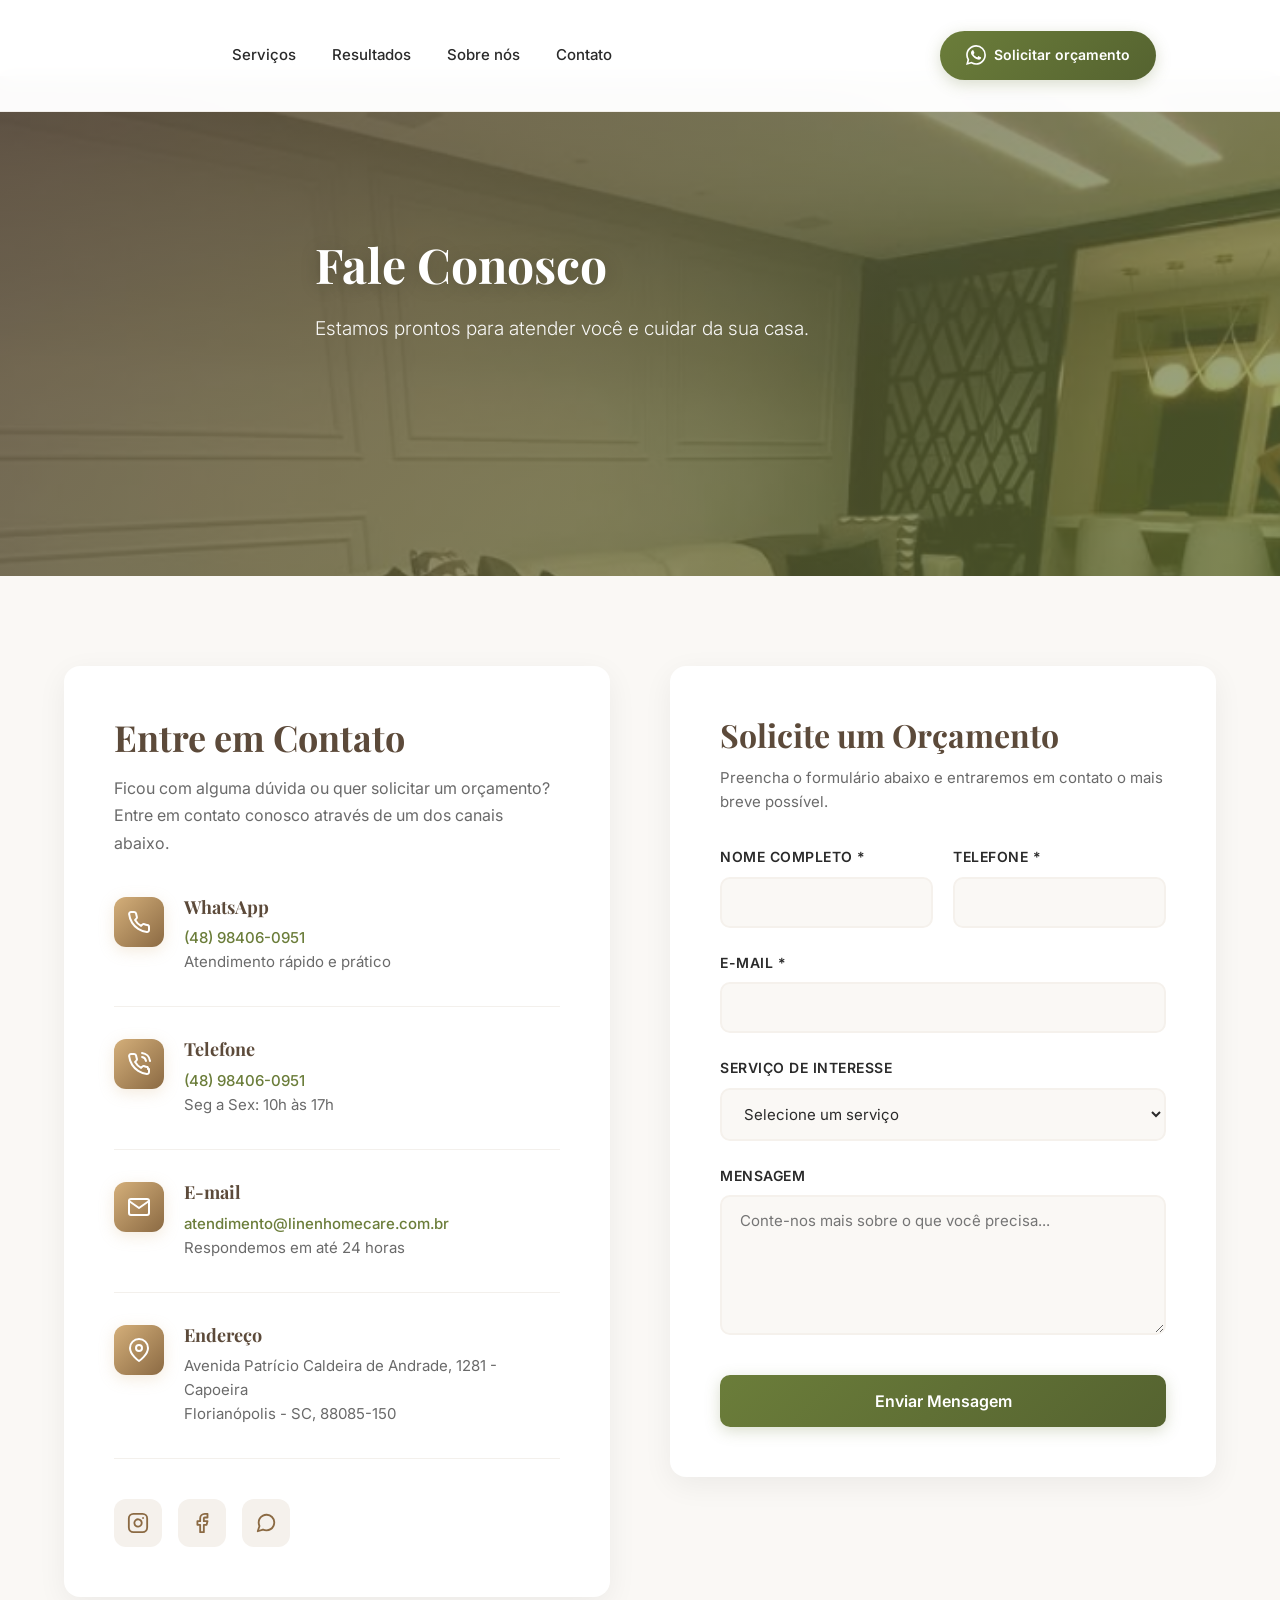
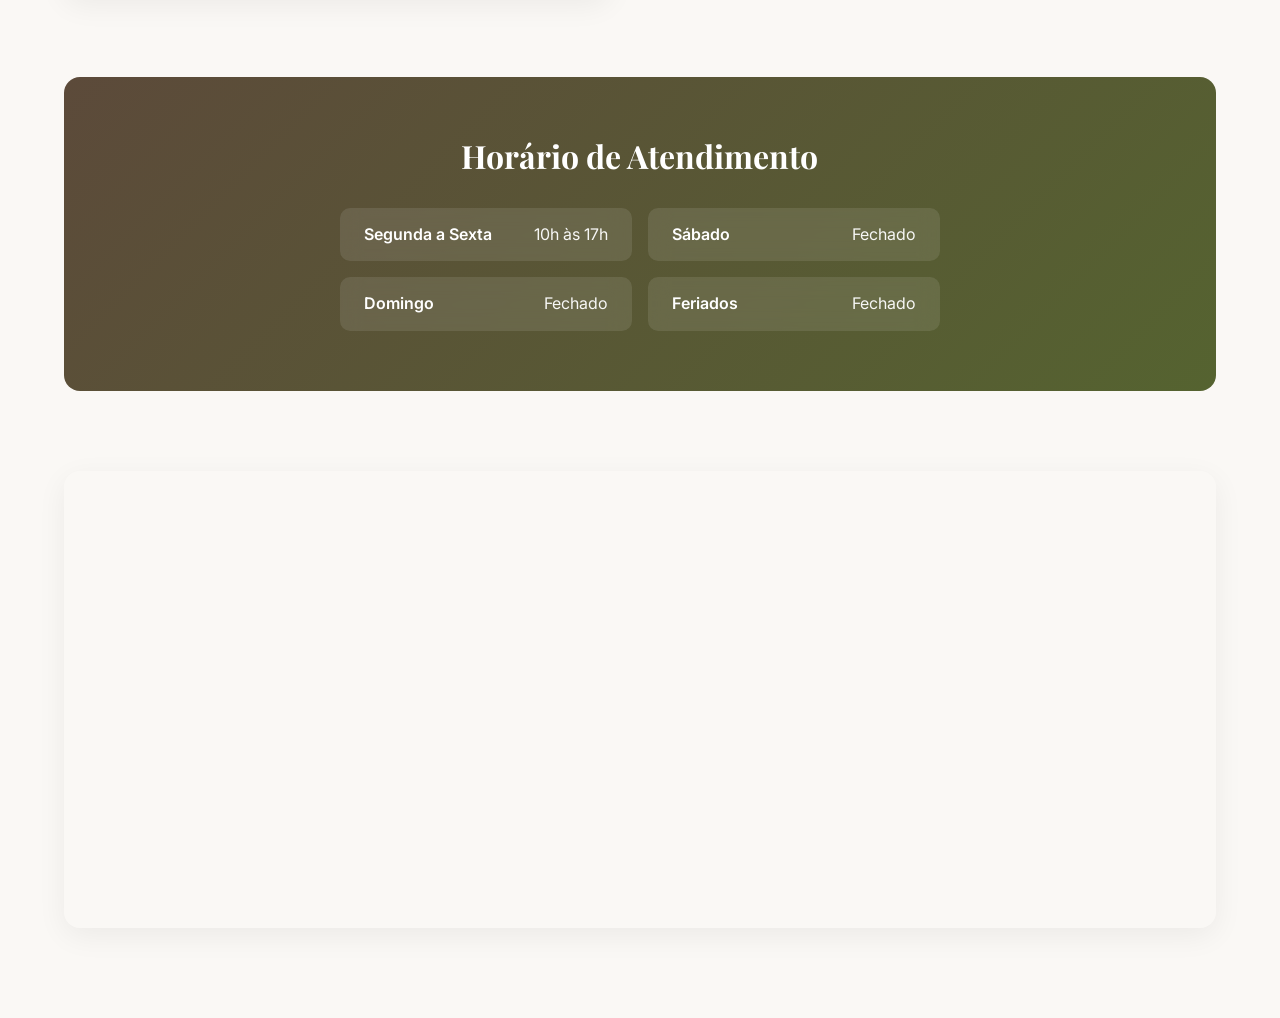
==== commit 91746577: "update12" ====
--- a/contato.html
+++ b/contato.html
@@ -21,6 +21,18 @@
       fill: currentColor;
     }
 
+    @media (max-width: 768px) {
+      .btn-whatsapp {
+        margin-right: 0;
+        padding: 10px 18px;
+        font-size: 0;
+      }
+      .btn-whatsapp svg {
+        width: 22px;
+        height: 22px;
+      }
+    }
+
     /* Estilos específicos da página Contato */
     .contact {
       padding: 90px 0;
@@ -353,6 +365,12 @@
         <a href="contato.html">Contato</a>
       </nav>
 
+      <button class="menu-toggle" id="menuToggle" aria-label="Menu">
+        <span></span>
+        <span></span>
+        <span></span>
+      </button>
+
       <a class="btn-whatsapp" href="https://wa.me/554884060951" target="_blank">
         <svg xmlns="http://www.w3.org/2000/svg" viewBox="0 0 24 24">
           <path d="M17.472 14.382c-.297-.149-1.758-.867-2.03-.967-.273-.099-.471-.148-.67.15-.197.297-.767.966-.94 1.164-.173.199-.347.223-.644.075-.297-.15-1.255-.463-2.39-1.475-.883-.788-1.48-1.761-1.653-2.059-.173-.297-.018-.458.13-.606.134-.133.298-.347.446-.52.149-.174.198-.298.298-.497.099-.198.05-.371-.025-.52-.075-.149-.669-1.612-.916-2.207-.242-.579-.487-.5-.669-.51-.173-.008-.371-.01-.57-.01-.198 0-.52.074-.792.372-.272.297-1.04 1.016-1.04 2.479 0 1.462 1.065 2.875 1.213 3.074.149.198 2.096 3.2 5.077 4.487.709.306 1.262.489 1.694.625.712.227 1.36.195 1.871.118.571-.085 1.758-.719 2.006-1.413.248-.694.248-1.289.173-1.413-.074-.124-.272-.198-.57-.347m-5.421 7.403h-.004a9.87 9.87 0 01-5.031-1.378l-.361-.214-3.741.982.998-3.648-.235-.374a9.86 9.86 0 01-1.51-5.26c.001-5.45 4.436-9.884 9.888-9.884 2.64 0 5.122 1.03 6.988 2.898a9.825 9.825 0 012.893 6.994c-.003 5.45-4.437 9.884-9.885 9.884m8.413-18.297A11.815 11.815 0 0012.05 0C5.495 0 .16 5.335.157 11.892c0 2.096.547 4.142 1.588 5.945L.057 24l6.305-1.654a11.882 11.882 0 005.683 1.448h.005c6.554 0 11.89-5.335 11.893-11.893a11.821 11.821 0 00-3.48-8.413Z"/>
@@ -361,6 +379,16 @@
       </a>
     </div>
   </header>
+
+  <!-- Menu Mobile -->
+  <div class="mobile-menu" id="mobileMenu">
+    <nav>
+      <a href="index.html">Serviços</a>
+      <a href="resultados.html">Resultados</a>
+      <a href="sobre.html">Sobre nós</a>
+      <a href="contato.html">Contato</a>
+    </nav>
+  </div>
 
   <!-- HERO -->
   <section class="hero">
@@ -377,7 +405,7 @@
   <section class="contact">
     <div class="container">
       <div class="contact-wrapper">
-        <!-- Informações de Contato -->
+
         <div class="contact-info">
           <h3>Entre em Contato</h3>
           <p>Ficou com alguma dúvida ou quer solicitar um orçamento? Entre em contato conosco através de um dos canais abaixo.</p>
@@ -404,7 +432,7 @@
             <div class="contact-details">
               <h4>Telefone</h4>
               <p><a href="tel:+554884060951">(48) 98406-0951</a></p>
-              <p>Seg a Sex: 10h às 17h </p>
+              <p>Seg a Sex: 10h às 17h</p>
             </div>
           </div>
 
@@ -417,7 +445,7 @@
             </div>
             <div class="contact-details">
               <h4>E-mail</h4>
-              <p><a href="mailto:contato@linenhomecare.com.br">atendimento@linenhomecare.com.br</a></p>
+              <p><a href="mailto:atendimento@linenhomecare.com.br">atendimento@linenhomecare.com.br</a></p>
               <p>Respondemos em até 24 horas</p>
             </div>
           </div>
@@ -431,7 +459,7 @@
             </div>
             <div class="contact-details">
               <h4>Endereço</h4>
-              <p>Avenida Patrício Caldeira de Andrade, 1281 -  Capoeira</p>
+              <p>Avenida Patrício Caldeira de Andrade, 1281 - Capoeira</p>
               <p>Florianópolis - SC, 88085-150</p>
             </div>
           </div>
@@ -444,7 +472,7 @@
                 <line x1="17.5" y1="6.5" x2="17.51" y2="6.5"/>
               </svg>
             </a>
-            <a href="#" class="social-link" title="Facebook">
+            <a href="https://www.facebook.com/share/1FnNBABQaS/?mibextid=wwXIfr" class="social-link" title="Facebook">
               <svg xmlns="http://www.w3.org/2000/svg" viewBox="0 0 24 24" fill="none" stroke="currentColor" stroke-width="2" stroke-linecap="round" stroke-linejoin="round">
                 <path d="M18 2h-3a5 5 0 0 0-5 5v3H7v4h3v8h4v-8h3l1-4h-4V7a1 1 0 0 1 1-1h3z"/>
               </svg>
@@ -457,7 +485,6 @@
           </div>
         </div>
 
-        <!-- Formulário de Contato -->
         <div class="contact-form">
           <h3>Solicite um Orçamento</h3>
           <p>Preencha o formulário abaixo e entraremos em contato o mais breve possível.</p>
@@ -529,13 +556,35 @@
 
       <!-- Mapa -->
       <div class="map-section">
-      <iframe src="https://www.google.com/maps/embed?pb=!1m18!1m12!1m3!1d3535.7643570864057!2d-48.59713512376692!3d-27.60083437624373!2m3!1f0!2f0!3f0!3m2!1i1024!2i768!4f13.1!3m3!1m2!1s0x952737cc17cdce11%3A0x4566b3ccbebee58!2sAv.%20Patr%C3%ADcio%20Caldeira%20de%20Andrada%2C%201281%20-%20Capoeiras%2C%20Florian%C3%B3polis%20-%20SC%2C%2088085-149!5e0!3m2!1spt-BR!2sbr!4v1770453927092!5m2!1spt-BR!2sbr" width="600" height="450" style="border:0;" allowfullscreen="" loading="lazy" referrerpolicy="no-referrer-when-downgrade"></iframe>
+        <iframe src="https://www.google.com/maps/embed?pb=!1m18!1m12!1m3!1d3535.7643570864057!2d-48.59713512376692!3d-27.60083437624373!2m3!1f0!2f0!3f0!3m2!1i1024!2i768!4f13.1!3m3!1m2!1s0x952737cc17cdce11%3A0x4566b3ccbebee58!2sAv.%20Patr%C3%ADcio%20Caldeira%20de%20Andrada%2C%201281%20-%20Capoeiras%2C%20Florian%C3%B3polis%20-%20SC%2C%2088085-149!5e0!3m2!1spt-BR!2sbr!4v1770453927092!5m2!1spt-BR!2sbr" width="600" height="450" style="border:0;" allowfullscreen="" loading="lazy" referrerpolicy="no-referrer-when-downgrade"></iframe>
       </div>
     </div>
   </section>
 
   <script>
-    // Adiciona classe ao header no scroll
+    const menuToggle = document.getElementById('menuToggle');
+    const mobileMenu = document.getElementById('mobileMenu');
+
+    menuToggle.addEventListener('click', () => {
+      menuToggle.classList.toggle('active');
+      mobileMenu.classList.toggle('active');
+    });
+
+    const mobileMenuLinks = mobileMenu.querySelectorAll('a');
+    mobileMenuLinks.forEach(link => {
+      link.addEventListener('click', () => {
+        menuToggle.classList.remove('active');
+        mobileMenu.classList.remove('active');
+      });
+    });
+
+    document.addEventListener('click', (e) => {
+      if (!menuToggle.contains(e.target) && !mobileMenu.contains(e.target)) {
+        menuToggle.classList.remove('active');
+        mobileMenu.classList.remove('active');
+      }
+    });
+
     window.addEventListener('scroll', () => {
       const header = document.querySelector('.header');
       if (window.scrollY > 50) {
@@ -545,31 +594,24 @@
       }
     });
 
-    // Manipulação do formulário
     document.getElementById('contactForm').addEventListener('submit', function(e) {
       e.preventDefault();
-      
       const name = document.getElementById('name').value;
       const phone = document.getElementById('phone').value;
       const email = document.getElementById('email').value;
       const service = document.getElementById('service').value;
       const message = document.getElementById('message').value;
 
-      // Monta a mensagem para o WhatsApp
       let whatsappMessage = `Olá! Meu nome é ${name}.%0A%0A`;
       whatsappMessage += ` E-mail: ${email}%0A`;
       whatsappMessage += ` Telefone: ${phone}%0A`;
-      
       if (service) {
         const serviceText = document.querySelector(`option[value="${service}"]`).textContent;
         whatsappMessage += ` Serviço: ${serviceText}%0A`;
       }
-      
       if (message) {
         whatsappMessage += `%0A Mensagem:%0A${message}`;
       }
-
-      // Redireciona para o WhatsApp
       window.open(`https://wa.me/554884060951?text=${whatsappMessage}`, '_blank');
     });
   </script>
--- a/css/style.css
+++ b/css/style.css
@@ -24,6 +24,7 @@
   color: var(--texto);
   font-family: 'Inter', -apple-system, BlinkMacSystemFont, 'Segoe UI', sans-serif;
   line-height: 1.6;
+  overflow-x: hidden;
 }
 
 h1, h2, h3, h4 {
@@ -66,8 +67,14 @@
   display: flex;
   flex-direction: column;
   gap: 0;
-  margin-left: -250px;
   margin-top: 10px;
+}
+
+/* Desktop: logo mais à esquerda */
+@media (min-width: 769px) {
+  .logo-container {
+    margin-left: -250px;
+  }
 }
 
 .logo {
@@ -144,6 +151,7 @@
   font-size: 14px;
   box-shadow: 0 4px 15px rgba(107, 125, 58, 0.25);
   transition: all 0.3s ease;
+  white-space: nowrap;
 }
 
 .btn-whatsapp:hover {
@@ -190,6 +198,7 @@
   bottom: 0;
   background: radial-gradient(circle at 30% 50%, rgba(212, 175, 122, 0.2) 0%, transparent 60%);
   pointer-events: none;
+  z-index: 1;
 }
 
 .hero-content {
@@ -256,6 +265,9 @@
   box-shadow: 0 8px 30px rgba(0, 0, 0, 0.06);
   transition: all 0.4s cubic-bezier(0.175, 0.885, 0.32, 1.275);
   position: relative;
+  display: flex;
+  flex-direction: column;
+  height: 100%;
 }
 
 .card::before {
@@ -284,6 +296,7 @@
   height: 200px;
   object-fit: cover;
   transition: transform 0.5s ease;
+  flex-shrink: 0;
 }
 
 .card:hover img {
@@ -294,6 +307,7 @@
   margin: 20px 20px 10px;
   font-size: 22px;
   color: var(--marrom-escuro);
+  flex-shrink: 0;
 }
 
 .card p {
@@ -301,6 +315,7 @@
   font-size: 15px;
   color: var(--texto-claro);
   line-height: 1.6;
+  flex-grow: 1;
 }
 
 .card a {
@@ -316,11 +331,85 @@
   font-size: 14px;
   transition: all 0.3s ease;
   box-shadow: 0 4px 15px rgba(139, 106, 67, 0.2);
+  margin-top: auto;
+  flex-shrink: 0;
 }
 
 .card a:hover {
   transform: translateY(-2px);
   box-shadow: 0 6px 20px rgba(139, 106, 67, 0.3);
+}
+
+/* ========== MENU HAMBÚRGUER ========== */
+.menu-toggle {
+  display: none;
+  flex-direction: column;
+  gap: 5px;
+  background: none;
+  border: none;
+  cursor: pointer;
+  padding: 8px;
+  z-index: 1001;
+}
+
+.menu-toggle span {
+  width: 28px;
+  height: 3px;
+  background: var(--marrom-escuro);
+  border-radius: 3px;
+  transition: all 0.3s ease;
+}
+
+.menu-toggle.active span:nth-child(1) {
+  transform: rotate(45deg) translate(8px, 8px);
+}
+
+.menu-toggle.active span:nth-child(2) {
+  opacity: 0;
+}
+
+.menu-toggle.active span:nth-child(3) {
+  transform: rotate(-45deg) translate(7px, -7px);
+}
+
+.mobile-menu {
+  display: none;
+  position: fixed;
+  top: 76px;
+  left: 0;
+  right: 0;
+  background: rgba(255, 255, 255, 0.98);
+  backdrop-filter: blur(10px);
+  padding: 20px;
+  box-shadow: 0 4px 20px rgba(0, 0, 0, 0.1);
+  z-index: 999;
+  transform: translateY(-100%);
+  transition: transform 0.3s ease;
+}
+
+.mobile-menu.active {
+  transform: translateY(0);
+}
+
+.mobile-menu nav {
+  display: flex;
+  flex-direction: column;
+  gap: 20px;
+}
+
+.mobile-menu nav a {
+  text-decoration: none;
+  color: var(--texto);
+  font-weight: 500;
+  font-size: 16px;
+  padding: 12px;
+  border-radius: 8px;
+  transition: all 0.3s ease;
+}
+
+.mobile-menu nav a:hover {
+  background: var(--bege-escuro);
+  color: var(--marrom);
 }
 
 /* ========== RESPONSIVO ========== */
@@ -329,15 +418,34 @@
     grid-template-columns: repeat(2, 1fr);
     gap: 24px;
   }
+  
+  .logo {
+    font-size: 34px;
+  }
+  
+  .logo-subtitle {
+    font-size: 8px;
+    letter-spacing: 3px;
+  }
 }
 
 @media (max-width: 768px) {
   .nav nav {
     display: none;
   }
+  
+  .menu-toggle {
+    display: flex;
+  }
+  
+  .mobile-menu {
+    display: block;
+  }
 
   .nav {
     padding: 18px 0;
+    flex-wrap: wrap;
+    gap: 10px;
   }
 
   .logo {
@@ -348,6 +456,11 @@
     font-size: 8px;
     letter-spacing: 2.5px;
   }
+  
+  .btn-whatsapp {
+    padding: 11px 20px;
+    font-size: 13px;
+  }
 
   .hero {
     padding: 120px 0 80px;
@@ -402,11 +515,20 @@
   .btn-primary {
     width: 100%;
     text-align: center;
+    padding: 14px 24px;
   }
 
   .btn-whatsapp {
-    padding: 11px 20px;
-    font-size: 13px;
+    padding: 10px 18px;
+    font-size: 12px;
+  }
+  
+  .card h4 {
+    font-size: 20px;
+  }
+  
+  .card p {
+    font-size: 14px;
   }
 }
 
